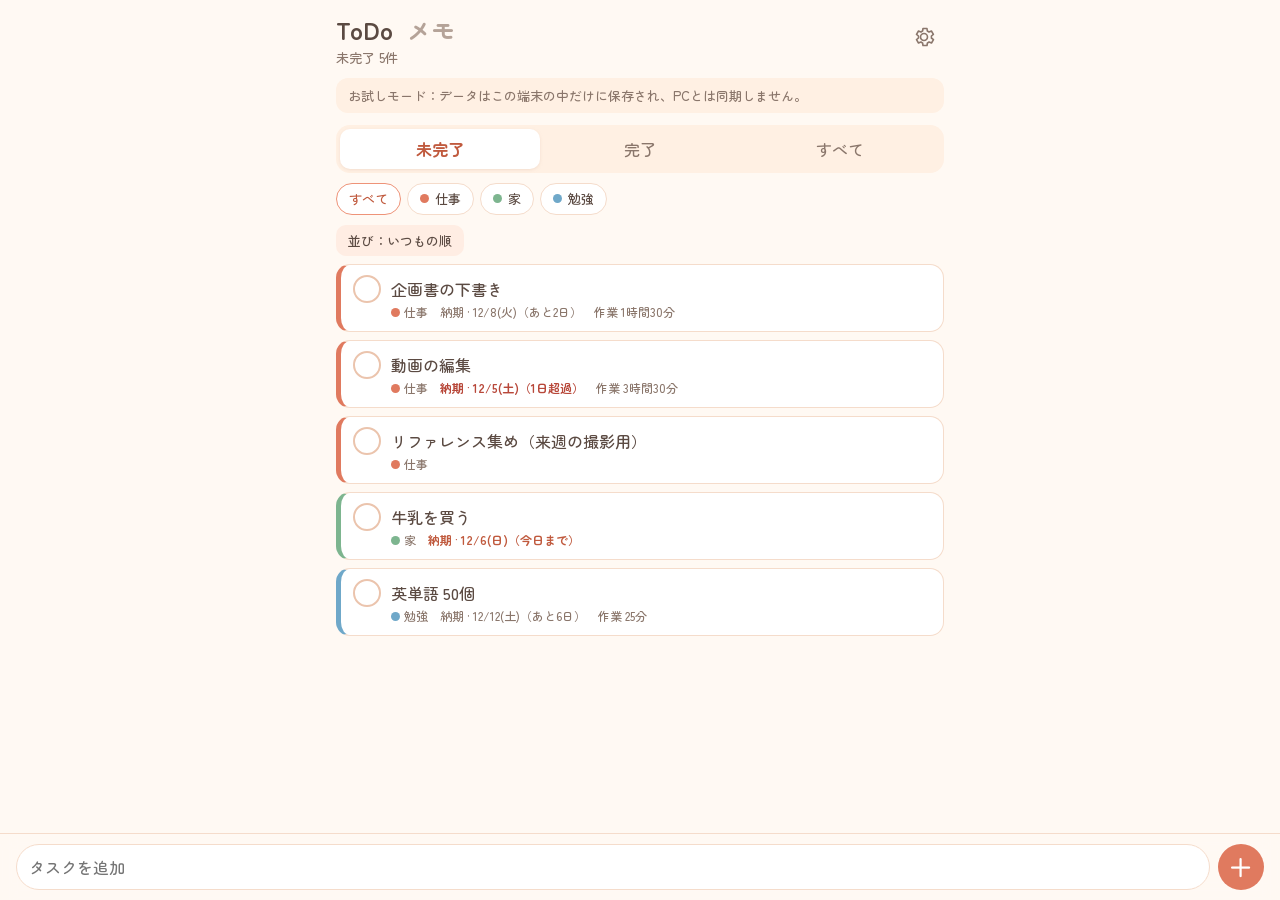
==== test/index.html @ f91f2061 "Test page: open in try-out mode with example data, no sign-in Co-Authored-By: Claude Opus 5.5 <norep" ====
<!doctype html>
<html lang="ja">
<head>
  <meta charset="utf-8">
  <meta name="viewport" content="width=device-width, initial-scale=1, viewport-fit=cover">
  <meta name="theme-color" content="#FFF9F3">
  <meta name="apple-mobile-web-app-capable" content="yes">
  <meta name="apple-mobile-web-app-status-bar-style" content="default">
  <meta name="apple-mobile-web-app-title" content="ToDo試験">
  <title>デスクトップToDo</title>
  <link rel="manifest" href="manifest.webmanifest">
  <link rel="apple-touch-icon" href="icons/apple-touch-icon.png">
  <link rel="icon" href="icons/icon-192.png">
  <link rel="preconnect" href="https://fonts.googleapis.com">
  <link rel="preconnect" href="https://fonts.gstatic.com" crossorigin>
  <link href="https://fonts.googleapis.com/css2?family=Zen+Maru+Gothic:wght@500;700&display=swap" rel="stylesheet">
  <link rel="stylesheet" href="style.css">
</head>
<body>
  <aside id="installHint" class="install" hidden>
    <img src="icons/icon-192.png" alt="">
    <div>
      <b>ホーム画面に追加すると、アプリとして使えます</b>
      <p>Safariの <svg viewBox="0 0 24 24" aria-label="共有"><path d="M12 15V3m0 0L8 7m4-4 4 4M7 10H5v11h14V10h-2"/></svg>（共有）を押し、「ホーム画面に追加」を選んでください。共有ボタンが見えないときは、右下の「…」から開けます。</p>
    </div>
    <button class="icon" id="installClose" aria-label="閉じる">✕</button>
  </aside>
  <main id="login" class="login" hidden>
    <img src="icons/icon-192.png" alt="" class="login-icon">
    <h1>デスクトップToDo</h1>
    <p class="sub" id="loginLead">PCアプリと同じタスクを、スマホでも。</p>
    <form id="loginForm" class="card">
      <label>メールアドレス<input id="email" type="email" autocomplete="username" required></label>
      <label>パスワード<input id="password" type="password" autocomplete="current-password" minlength="6" required></label>
      <p id="loginMessage" class="message" role="alert"></p>
      <button class="primary" id="loginButton">ログイン</button>
      <button type="button" class="link" id="modeButton">はじめて使う（アカウントを作る）</button>
      <button type="button" class="link" id="resetButton">パスワードを忘れた</button>
    </form>
  </main>

  <main id="app" class="app" hidden>
    <header class="top">
      <div>
        <nav class="views" id="views">
          <button data-view="todo">ToDo</button>
          <button data-view="memo">メモ</button>
        </nav>
        <p class="sub" id="countText"></p>
      </div>
      <span class="sync" id="syncText"></span>
      <button class="icon" id="settingsButton" aria-label="設定">
        <svg viewBox="0 0 24 24"><path d="M12 15.5a3.5 3.5 0 1 0 0-7 3.5 3.5 0 0 0 0 7Z"/><path d="M19.4 13a7.6 7.6 0 0 0 0-2l2-1.6-2-3.4-2.4 1a7.4 7.4 0 0 0-1.7-1L15 3.5h-4l-.4 2.5a7.4 7.4 0 0 0-1.7 1l-2.4-1-2 3.4 2 1.6a7.6 7.6 0 0 0 0 2l-2 1.6 2 3.4 2.4-1a7.4 7.4 0 0 0 1.7 1l.4 2.5h4l.4-2.5a7.4 7.4 0 0 0 1.7-1l2.4 1 2-3.4Z"/></svg>
      </button>
    </header>
    <p class="banner" id="tryOutBanner" hidden>お試しモード：データはこの端末の中だけに保存され、PCとは同期しません。</p>
    <section id="memoView" class="memo" hidden>
      <textarea id="memoText" placeholder="メモ（PCアプリのメモと同じものです）" aria-label="メモ"></textarea>
    </section>
    <section id="todoView">
    <nav class="tabs" id="tabs">
      <button data-filter="open">未完了</button>
      <button data-filter="done">完了</button>
      <button data-filter="all">すべて</button>
    </nav>
    <div class="chips" id="chips"></div>
    <div class="tools">
      <button class="small" id="sortButton"></button>
      <button class="small danger" id="clearDoneButton" hidden>完了したタスクを削除</button>
    </div>
    <ul class="list" id="list"></ul>
    <p class="empty" id="emptyText" hidden></p>
    <form class="addbar" id="addForm">
      <input id="addInput" placeholder="タスクを追加" enterkeyhint="done" maxlength="500" autocomplete="off">
      <button class="primary round" aria-label="追加">＋</button>
    </form>
    </section>
  </main>

  <dialog id="taskSheet" class="sheet">
    <form method="dialog">
      <h2>タスクの詳細</h2>
      <label>タイトル<textarea id="editTitle" rows="2" maxlength="500"></textarea></label>
      <label>納期
        <span class="row"><input id="editDue" type="date"><button type="button" class="small" id="clearDue">なし</button></span>
      </label>
      <label>カテゴリ<select id="editCategory"></select></label>
      <p class="sub" id="editTime"></p>
      <div class="row end">
        <button type="button" class="small danger" id="deleteTask">削除</button>
        <span class="grow"></span>
        <button class="primary" value="save">閉じる</button>
      </div>
    </form>
  </dialog>

  <dialog id="settingsSheet" class="sheet">
    <form method="dialog">
      <h2>設定</h2>
      <p class="sub" id="accountText"></p>
      <h3>カテゴリ</h3>
      <ul class="cats" id="catList"></ul>
      <div class="row">
        <input id="catName" placeholder="新しいカテゴリ" maxlength="40">
        <button type="button" class="small" id="addCat">追加</button>
      </div>
      <p class="message" id="catMessage"></p>
      <div class="row end">
        <button type="button" class="small" id="signOutButton">ログアウト</button>
        <button type="button" class="small" id="resetTryOut" hidden>見本データに戻す</button>
        <span class="grow"></span>
        <button class="primary" value="close">閉じる</button>
      </div>
    </form>
  </dialog>

  <dialog id="confirmSheet" class="sheet">
    <form method="dialog">
      <p id="confirmText"></p>
      <div class="row end">
        <button value="no">やめる</button>
        <button class="primary danger-fill" value="yes" id="confirmYes">削除する</button>
      </div>
    </form>
  </dialog>

  <script type="module" src="app.js"></script>
</body>
</html>
---- test/style.css ----
/* Same milk-tea palette as the PC app (App.xaml). */
:root {
  --bg: #FFF9F3; --nav: #FFF0E3; --surface: #FFFFFF; --soft: #FFEDE3; --line: #F5DCCB; --line-strong: #EBC4AD;
  --accent: #EE9378; --accent-fill: #E07A5F; --accent-text: #C05A3E; --ink: #5B4A42; --sub: #8A766B; --faint: #B5A398;
  --danger: #B8483A; --danger-soft: #FCE7E2;
  --font: 'Zen Maru Gothic', 'Hiragino Maru Gothic ProN', 'Hiragino Sans', sans-serif;
  color-scheme: light;
}
* { box-sizing: border-box; -webkit-tap-highlight-color: transparent; }
html, body { margin: 0; background: var(--bg); color: var(--ink); font: 500 16px/1.5 var(--font); }
body { min-height: 100dvh; }
[hidden] { display: none !important; }
h1 { margin: 0; font-size: 24px; font-weight: 700; }
h2 { margin: 0 0 12px; font-size: 18px; }
h3 { margin: 18px 0 8px; font-size: 15px; color: var(--sub); }
.sub { margin: 0; color: var(--sub); font-size: 13px; }
button, input, select, textarea { font: inherit; color: inherit; }
button { border: 0; background: var(--soft); border-radius: 12px; padding: 10px 16px; cursor: pointer; }
button:active { filter: brightness(.95); }
button.primary { background: var(--accent-fill); color: #fff; font-weight: 700; }
button.small { padding: 6px 12px; font-size: 13px; border-radius: 10px; }
button.danger { color: var(--danger); background: var(--danger-soft); }
button.danger-fill { background: var(--danger); }
button.link { background: none; color: var(--accent-text); padding: 6px; font-size: 14px; }
button.icon { background: none; padding: 8px; }
button.icon svg { width: 24px; height: 24px; fill: none; stroke: var(--sub); stroke-width: 1.6; stroke-linejoin: round; }
input, select, textarea {
  width: 100%; border: 1.5px solid var(--line); background: var(--surface); border-radius: 12px; padding: 10px 12px;
  font-size: 16px; /* 16px keeps iPhone from zooming in */ outline: none;
}
input:focus, select:focus, textarea:focus { border-color: var(--accent); }
textarea { resize: none; }
label { display: grid; gap: 4px; font-size: 13px; color: var(--sub); margin-bottom: 12px; }
.row { display: flex; gap: 8px; align-items: center; }
.row.end { margin-top: 16px; }
.grow { flex: 1; }
.message { min-height: 1.2em; margin: 0; font-size: 13px; color: var(--sub); white-space: pre-line; }
.message.error { color: var(--danger); }
.card { background: var(--surface); border: 1.5px solid var(--line); border-radius: 18px; padding: 18px; }

/* sign-in */
.login { max-width: 420px; margin: 0 auto; padding: calc(48px + env(safe-area-inset-top)) 16px 32px; text-align: center; }
.login-icon { width: 72px; height: 72px; border-radius: 18px; }
.login h1 { margin-top: 8px; }
.login form { margin-top: 20px; text-align: left; display: grid; gap: 4px; }
.login .primary { margin-top: 4px; padding: 12px; }

/* main */
.app { max-width: 640px; margin: 0 auto; padding: calc(12px + env(safe-area-inset-top)) 16px calc(96px + env(safe-area-inset-bottom)); }
.top { display: flex; align-items: center; gap: 8px; }
.top > div { flex: 1; }
.sync { font-size: 12px; color: var(--faint); }
.sync.error { color: var(--danger); }
.banner { background: var(--nav); border-radius: 12px; padding: 8px 12px; font-size: 13px; color: var(--sub); margin: 10px 0 0; }
.tabs { display: flex; background: var(--nav); border-radius: 14px; padding: 4px; margin-top: 12px; }
.tabs button { flex: 1; background: none; padding: 8px; border-radius: 10px; color: var(--sub); }
.tabs button.on { background: var(--surface); color: var(--accent-text); font-weight: 700; box-shadow: 0 1px 3px #e9cdbd80; }
.chips { display: flex; gap: 6px; overflow-x: auto; padding: 10px 0 2px; scrollbar-width: none; }
.chips::-webkit-scrollbar { display: none; }
.chips button { flex: none; padding: 5px 12px; font-size: 13px; border-radius: 999px; background: var(--surface); border: 1.5px solid var(--line); display: flex; align-items: center; gap: 6px; }
.chips button.on { border-color: var(--accent); color: var(--accent-text); }
.chips i, .cat i { width: 9px; height: 9px; border-radius: 50%; display: inline-block; }
.tools { display: flex; justify-content: space-between; margin: 8px 0; }
.list { list-style: none; margin: 0; padding: 0; display: grid; gap: 8px; }
.task {
  display: flex; gap: 10px; align-items: flex-start; background: var(--surface); border: 1.5px solid var(--line);
  border-left: 5px solid var(--cat); border-radius: 14px; padding: 10px 12px; cursor: pointer;
}
.check { flex: none; width: 28px; height: 28px; padding: 0; border-radius: 50%; border: 2px solid var(--line-strong); background: var(--surface); display: grid; place-items: center; }
.check svg { width: 18px; height: 18px; fill: none; stroke: #fff; stroke-width: 2.4; stroke-linecap: round; stroke-linejoin: round; opacity: 0; }
.task.done .check { background: var(--accent); border-color: var(--accent); }
.task.done .check svg { opacity: 1; }
.body { flex: 1; min-width: 0; padding-top: 2px; }
.title { margin: 0; overflow-wrap: anywhere; }
.task.done .title { text-decoration: line-through; color: var(--faint); }
.meta { margin: 2px 0 0; display: flex; flex-wrap: wrap; gap: 4px 12px; font-size: 12px; color: var(--sub); }
.cat { display: inline-flex; align-items: center; gap: 4px; }
.meta .overdue { color: var(--danger); font-weight: 700; }
.meta .soon { color: var(--accent-text); font-weight: 700; }
.empty { text-align: center; color: var(--faint); margin: 40px 0; }
.addbar {
  position: fixed; left: 0; right: 0; bottom: 0; display: flex; gap: 8px; padding: 10px 16px calc(10px + env(safe-area-inset-bottom));
  background: color-mix(in srgb, var(--bg) 92%, transparent); backdrop-filter: blur(8px); border-top: 1px solid var(--line);
}
.addbar input { border-radius: 999px; }
.round { flex: none; width: 46px; height: 46px; border-radius: 50%; padding: 0; font-size: 24px; line-height: 1; }

/* sheets */
.sheet {
  width: 100%; max-width: 520px; margin: auto auto 0; border: 0; border-radius: 22px 22px 0 0; background: var(--bg); color: var(--ink);
  padding: 20px 16px calc(20px + env(safe-area-inset-bottom)); max-height: 90dvh;
}
.sheet::backdrop { background: #5b4a4266; }
#confirmSheet { margin: auto; border-radius: 18px; max-width: 340px; }
#confirmSheet p { white-space: pre-line; margin: 0; }
.cats { list-style: none; margin: 0 0 8px; padding: 0; display: grid; gap: 6px; }
.cats li { display: flex; gap: 6px; align-items: center; }
.cats .color { width: 104px; flex: none; border-left: 10px solid var(--c); }

/* "add to home screen" guide, shown in iPhone Safari only */
.install {
  position: sticky; top: 0; z-index: 5; display: flex; gap: 10px; align-items: flex-start;
  margin: 0 auto; max-width: 640px; padding: calc(10px + env(safe-area-inset-top)) 16px 10px;
  background: var(--nav); border-bottom: 1px solid var(--line); font-size: 13px;
}
.install img { width: 40px; height: 40px; border-radius: 10px; flex: none; }
.install b { display: block; font-size: 14px; }
.install p { margin: 2px 0 0; color: var(--sub); }
.install p svg { width: 16px; height: 16px; vertical-align: -3px; fill: none; stroke: var(--accent-text); stroke-width: 2; stroke-linecap: round; stroke-linejoin: round; }
.install .icon { padding: 2px 6px; color: var(--sub); }

/* ToDo / memo switch in the header */
.views { display: flex; gap: 4px; }
.views button { background: none; padding: 0 10px 0 0; border-radius: 0; font-size: 24px; font-weight: 700; color: var(--faint); }
.views button.on { color: var(--ink); }
.memo { margin-top: 12px; }
.memo textarea {
  height: calc(100dvh - 150px - env(safe-area-inset-top) - env(safe-area-inset-bottom)); min-height: 240px;
  border-radius: 18px; padding: 14px; line-height: 1.7; resize: none;
}

/* long-press reorder */
.task { -webkit-user-select: none; user-select: none; -webkit-touch-callout: none; }
.task.dragging { box-shadow: 0 10px 24px #5b4a4233; transform: scale(1.02); opacity: .96; transition: transform .12s; }
.placeholder { list-style: none; border: 2px dashed var(--line-strong); border-radius: 14px; background: var(--nav); }
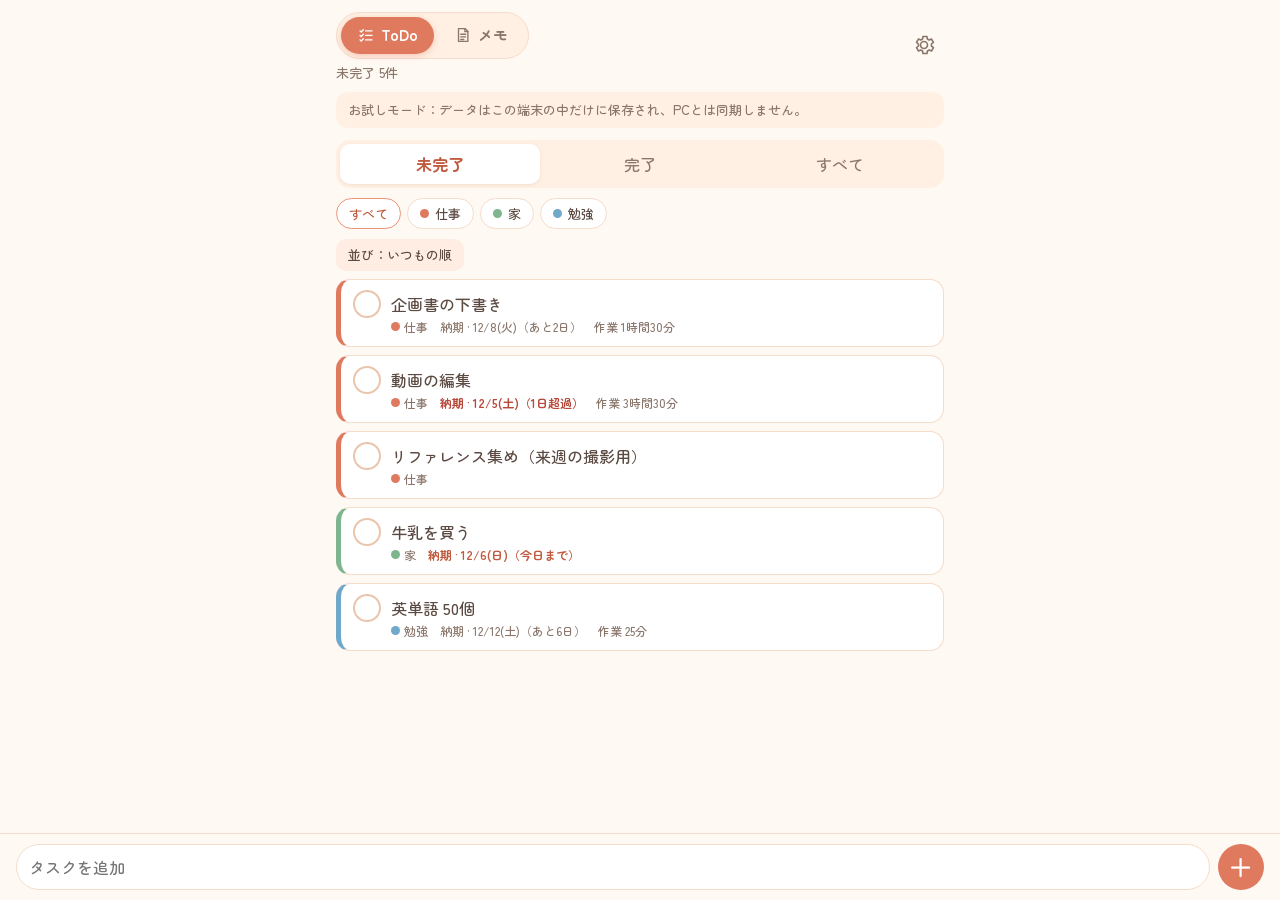
==== commit 3057c2ff: "Test page: ToDo/memo switch as buttons, smooth drag Co-Authored-By: Claude Opus 5.5 <noreply@anthrop" ====
--- a/test/index.html
+++ b/test/index.html
@@ -43,8 +43,8 @@
     <header class="top">
       <div>
         <nav class="views" id="views">
-          <button data-view="todo">ToDo</button>
-          <button data-view="memo">メモ</button>
+          <button data-view="todo"><svg viewBox="0 0 24 24"><path d="M4 6.5l1.6 1.6L8.5 5M4 12.5l1.6 1.6 2.9-3.1M4 18.5l1.6 1.6 2.9-3.1M11.5 6.5H20M11.5 12.5H20M11.5 18.5H20"/></svg>ToDo</button>
+          <button data-view="memo"><svg viewBox="0 0 24 24"><path d="M6 3.5h9l3.5 3.5v13.5H6z"/><path d="M14.5 3.5V7.5h4M9 11h6.5M9 14.5h6.5M9 18h4"/></svg>メモ</button>
         </nav>
         <p class="sub" id="countText"></p>
       </div>
--- a/test/style.css
+++ b/test/style.css
@@ -110,9 +110,14 @@
 .install .icon { padding: 2px 6px; color: var(--sub); }
 
 /* ToDo / memo switch in the header */
-.views { display: flex; gap: 4px; }
-.views button { background: none; padding: 0 10px 0 0; border-radius: 0; font-size: 24px; font-weight: 700; color: var(--faint); }
-.views button.on { color: var(--ink); }
+.views { display: inline-flex; gap: 4px; padding: 4px; background: var(--nav); border: 1.5px solid var(--line); border-radius: 999px; }
+.views button {
+  display: inline-flex; align-items: center; gap: 6px; padding: 7px 16px; border-radius: 999px;
+  background: none; color: var(--sub); font-size: 15px; font-weight: 700; transition: background .15s, color .15s;
+}
+.views button svg { width: 18px; height: 18px; fill: none; stroke: currentColor; stroke-width: 1.8; stroke-linecap: round; stroke-linejoin: round; }
+.views button.on { background: var(--accent-fill); color: #fff; box-shadow: 0 2px 6px #e07a5f55; }
+.top .sub { margin-top: 4px; }
 .memo { margin-top: 12px; }
 .memo textarea {
   height: calc(100dvh - 150px - env(safe-area-inset-top) - env(safe-area-inset-bottom)); min-height: 240px;
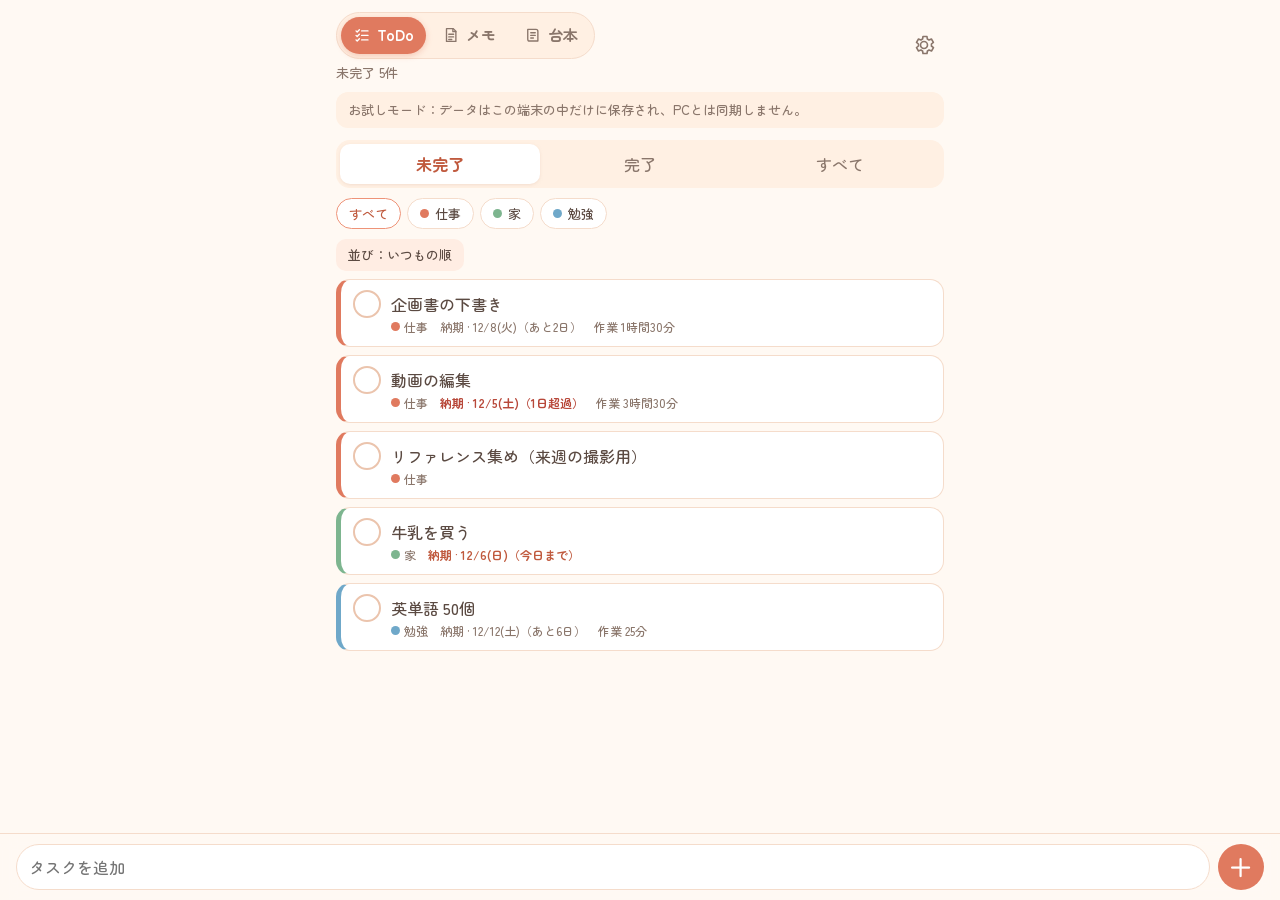
==== commit c52e2404: "Test page: 台本 (scripts) with characters, copy and reorder Co-Authored-By: Claude Opus 5.5 <noreply@a" ====
--- a/test/index.html
+++ b/test/index.html
@@ -45,6 +45,7 @@
         <nav class="views" id="views">
           <button data-view="todo"><svg viewBox="0 0 24 24"><path d="M4 6.5l1.6 1.6L8.5 5M4 12.5l1.6 1.6 2.9-3.1M4 18.5l1.6 1.6 2.9-3.1M11.5 6.5H20M11.5 12.5H20M11.5 18.5H20"/></svg>ToDo</button>
           <button data-view="memo"><svg viewBox="0 0 24 24"><path d="M6 3.5h9l3.5 3.5v13.5H6z"/><path d="M14.5 3.5V7.5h4M9 11h6.5M9 14.5h6.5M9 18h4"/></svg>メモ</button>
+          <button data-view="script"><svg viewBox="0 0 24 24"><path d="M5 4.5h11a2.5 2.5 0 0 1 2.5 2.5v13H7.5A2.5 2.5 0 0 1 5 17.5z"/><path d="M9 9h6M9 12.5h6M9 16h3.5"/></svg>台本</button>
         </nav>
         <p class="sub" id="countText"></p>
       </div>
@@ -56,6 +57,27 @@
     <p class="banner" id="tryOutBanner" hidden>お試しモード：データはこの端末の中だけに保存され、PCとは同期しません。</p>
     <section id="memoView" class="memo" hidden>
       <textarea id="memoText" placeholder="メモ（PCアプリのメモと同じものです）" aria-label="メモ"></textarea>
+    </section>
+    <section id="scriptView" class="scripts" hidden>
+      <div class="picker">
+        <select id="scriptSelect" aria-label="台本"></select>
+        <button class="small icon-btn" id="scriptMore" aria-label="台本の操作">…</button>
+        <button class="small" id="scriptNew">＋新しい台本</button>
+      </div>
+      <div class="stats-box" id="scriptStats" hidden>
+        <button class="stats-head" id="statsToggle" aria-label="まとめを開く・たたむ">
+          <span><b id="statLines"></b> セリフ</span><span><b id="statChars"></b> 文字</span><span><b id="statTime"></b></span><i>▾</i>
+        </button>
+        <div class="bars" id="statBars"></div>
+      </div>
+      <div class="tools"><span class="sub">タップで修正、長押しで並べ替え</span><button class="small" id="scriptCopy">テキストでコピー</button></div>
+      <ul class="script-lines" id="scriptLines"></ul>
+      <p class="empty" id="scriptEmpty" hidden></p>
+      <form class="addbar" id="scriptAdd">
+        <span class="speaker" id="speakerWrap"><select id="speaker" aria-label="話す人"></select></span>
+        <input id="lineInput" placeholder="セリフを入力" enterkeyhint="send" maxlength="1000" autocomplete="off">
+        <button class="primary round" aria-label="セリフを追加">＋</button>
+      </form>
     </section>
     <section id="todoView">
     <nav class="tabs" id="tabs">
@@ -105,6 +127,13 @@
         <button type="button" class="small" id="addCat">追加</button>
       </div>
       <p class="message" id="catMessage"></p>
+      <h3>台本の人物</h3>
+      <ul class="cats" id="personList"></ul>
+      <div class="row">
+        <input id="personName" placeholder="新しい人物の名前" maxlength="20">
+        <button type="button" class="small" id="addPerson">追加</button>
+      </div>
+      <p class="message" id="personMessage"></p>
       <div class="row end">
         <button type="button" class="small" id="signOutButton">ログアウト</button>
         <button type="button" class="small" id="resetTryOut" hidden>見本データに戻す</button>
@@ -113,6 +142,53 @@
       </div>
     </form>
   </dialog>
+
+  <dialog id="lineSheet" class="sheet">
+    <form method="dialog">
+      <h2>セリフの修正</h2>
+      <label>話す人<select id="lineWho"></select></label>
+      <label>セリフ<textarea id="lineText" rows="3" maxlength="1000"></textarea></label>
+      <div class="row end">
+        <button type="button" class="small danger" id="lineDelete">削除</button>
+        <button type="button" class="small" id="lineInsert">この下に1行足す</button>
+        <span class="grow"></span>
+        <button class="primary" value="save">閉じる</button>
+      </div>
+    </form>
+  </dialog>
+
+  <dialog id="scriptMenu" class="sheet">
+    <form method="dialog">
+      <h2 id="scriptMenuTitle"></h2>
+      <div class="menu-list">
+        <button type="button" id="scriptRename">名前を変える</button>
+        <button type="button" id="scriptDuplicate">複製する</button>
+        <button type="button" class="danger" id="scriptDelete">削除する</button>
+      </div>
+      <div class="row end"><span class="grow"></span><button class="primary" value="close">閉じる</button></div>
+    </form>
+  </dialog>
+
+  <dialog id="copySheet" class="sheet">
+    <form method="dialog">
+      <h2>テキストでコピー</h2>
+      <div class="chips2" id="copyFormats">
+        <button type="button" data-format="colon">名前：セリフ</button>
+        <button type="button" data-format="tab">名前 タブ セリフ</button>
+        <button type="button" data-format="text">セリフだけ</button>
+      </div>
+      <label class="check-row"><input type="checkbox" id="copyNotes">ト書きもコピーする</label>
+      <textarea id="copyPreview" rows="8" readonly></textarea>
+      <p class="message" id="copyMessage"></p>
+      <div class="row end">
+        <button value="close">閉じる</button>
+        <span class="grow"></span>
+        <button type="button" class="primary" id="copyButton">コピーする</button>
+      </div>
+    </form>
+  </dialog>
+
+  <div class="toast" id="toast" hidden><span id="toastText"></span><button type="button" id="toastUndo">元に戻す</button></div>
 
   <dialog id="confirmSheet" class="sheet">
     <form method="dialog">
--- a/test/style.css
+++ b/test/style.css
@@ -128,3 +128,49 @@
 .task { -webkit-user-select: none; user-select: none; -webkit-touch-callout: none; }
 .task.dragging { box-shadow: 0 10px 24px #5b4a4233; transform: scale(1.02); opacity: .96; transition: transform .12s; }
 .placeholder { list-style: none; border: 2px dashed var(--line-strong); border-radius: 14px; background: var(--nav); }
+
+/* 台本 */
+.views button { padding: 7px 12px; }
+.scripts .picker { display: flex; gap: 6px; margin-top: 12px; }
+.scripts .picker select { flex: 1; min-width: 0; font-weight: 700; padding: 9px 10px; }
+.icon-btn { font-size: 18px; line-height: 1; padding: 6px 12px; }
+.stats-box { margin-top: 10px; background: var(--surface); border: 1.5px solid var(--line); border-radius: 14px; padding: 8px 12px; }
+.stats-head { width: 100%; display: flex; gap: 14px; align-items: baseline; background: none; padding: 0; font-size: 12px; color: var(--sub); }
+.stats-head b { font-size: 16px; color: var(--ink); }
+.stats-head i { margin-left: auto; font-style: normal; transition: transform .15s; }
+.stats-box.folded .stats-head i { transform: rotate(-90deg); }
+.stats-box.folded .bars { display: none; }
+.bars { display: grid; gap: 4px; margin-top: 8px; font-size: 12px; }
+.bars div { display: flex; align-items: center; gap: 8px; }
+.bars .nm2 { width: 56px; color: var(--sub); overflow: hidden; text-overflow: ellipsis; white-space: nowrap; }
+.bars .ct { width: 36px; text-align: right; color: var(--sub); }
+.bars .bar { flex: 1; height: 8px; background: var(--soft); border-radius: 99px; overflow: hidden; }
+.bars .bar i { display: block; height: 100%; border-radius: 99px; }
+.scripts .tools { align-items: center; }
+.script-lines { list-style: none; margin: 0; padding: 4px 12px; background: var(--surface); border: 1.5px solid var(--line); border-radius: 14px; }
+.script-lines:empty { display: none; }
+.sline { display: flex; gap: 10px; padding: 7px 0; border-bottom: 1px dashed #f5dccb; font-size: 15px; line-height: 1.55; cursor: pointer; background: var(--surface);
+  -webkit-user-select: none; user-select: none; -webkit-touch-callout: none; }
+.sline:last-child { border-bottom: 0; }
+.sline b { flex: none; width: 4.2em; font-size: 13px; padding-top: 2px; overflow: hidden; text-overflow: ellipsis; white-space: nowrap; }
+.sline .txt { flex: 1; overflow-wrap: anywhere; white-space: pre-wrap; }
+.sline.note .txt { color: var(--faint); font-size: 13px; }
+.sline.dragging { box-shadow: 0 10px 24px #5b4a4233; border-radius: 10px; padding-left: 10px; padding-right: 10px; border-bottom: 0; }
+.script-lines .placeholder { height: 36px; margin: 2px 0; border-radius: 10px; }
+.speaker { flex: none; position: relative; display: flex; align-items: center; }
+.speaker::before { content: ""; position: absolute; left: 11px; width: 10px; height: 10px; border-radius: 50%; background: var(--c, #B5A398); pointer-events: none; }
+.speaker select { width: auto; max-width: 112px; border-radius: 999px; padding: 10px 10px 10px 26px; font-size: 14px; font-weight: 700; }
+.menu-list { display: grid; gap: 6px; }
+.menu-list button { text-align: left; background: var(--surface); border: 1.5px solid var(--line); }
+.chips2 { display: flex; gap: 6px; flex-wrap: wrap; margin-bottom: 10px; }
+.chips2 button { padding: 6px 12px; border-radius: 999px; background: var(--surface); border: 1.5px solid var(--line); font-size: 13px; }
+.chips2 button.on { border-color: var(--accent); color: var(--accent-text); font-weight: 700; }
+.check-row { display: flex; flex-direction: row; align-items: center; gap: 8px; color: var(--ink); font-size: 14px; }
+.check-row input { width: 20px; height: 20px; accent-color: var(--accent-fill); }
+#copyPreview { font-size: 13px; line-height: 1.6; background: var(--surface); }
+.toast {
+  position: fixed; left: 50%; transform: translateX(-50%); bottom: calc(84px + env(safe-area-inset-bottom)); z-index: 30;
+  display: flex; gap: 12px; align-items: center; background: var(--ink); color: #fff; border-radius: 999px; padding: 8px 8px 8px 16px; font-size: 14px;
+  box-shadow: 0 6px 18px #5b4a4240; white-space: nowrap;
+}
+.toast button { background: #fff3; color: #fff; padding: 6px 12px; border-radius: 999px; font-size: 13px; }
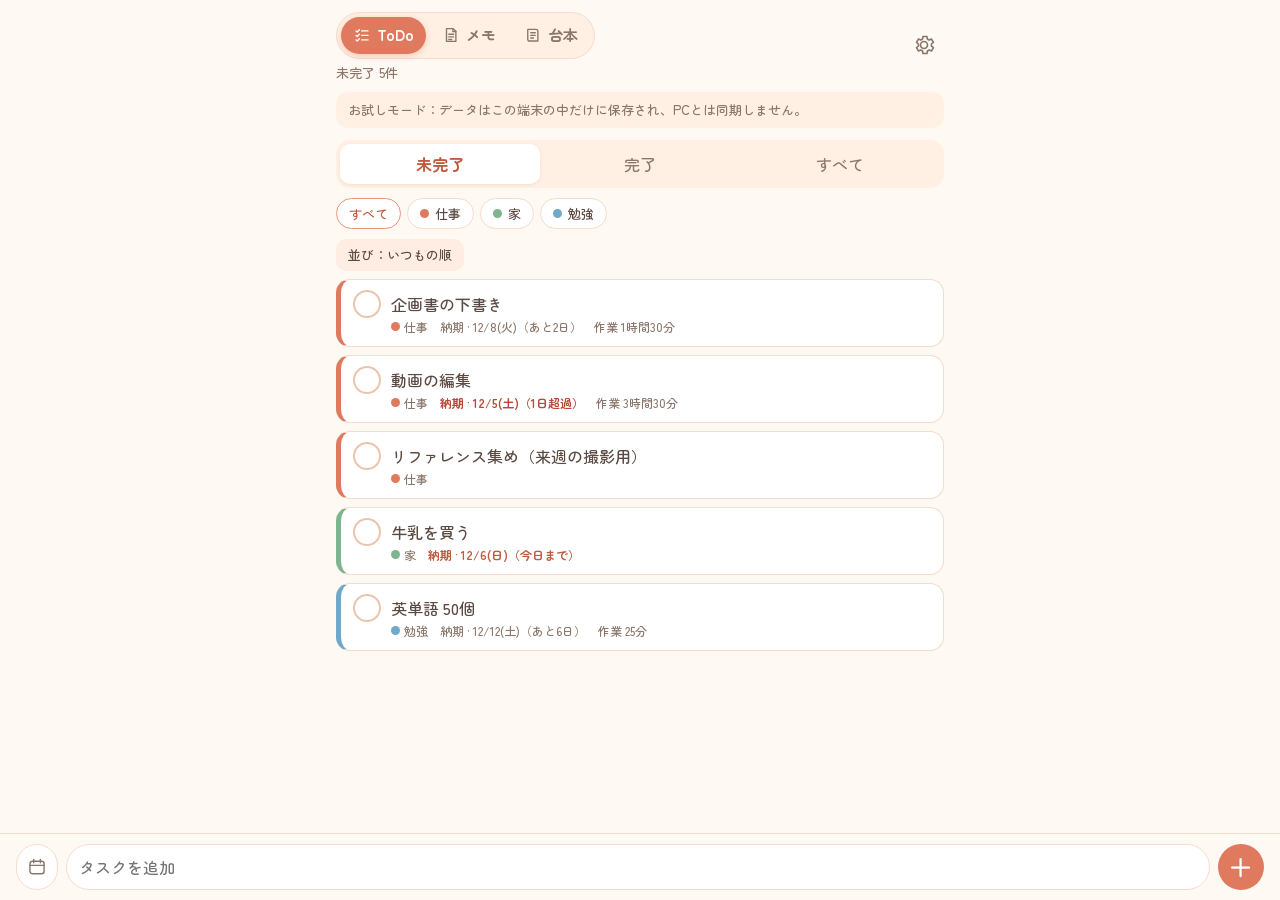
==== commit d37690dc: "Test page: quick due/category, swipe complete/delete, undo, dark mode Co-Authored-By: Claude Opus 5." ====
--- a/test/index.html
+++ b/test/index.html
@@ -3,7 +3,8 @@
 <head>
   <meta charset="utf-8">
   <meta name="viewport" content="width=device-width, initial-scale=1, viewport-fit=cover">
-  <meta name="theme-color" content="#FFF9F3">
+  <meta name="theme-color" content="#FFF9F3" media="(prefers-color-scheme: light)">
+  <meta name="theme-color" content="#1F1A18" media="(prefers-color-scheme: dark)">
   <meta name="apple-mobile-web-app-capable" content="yes">
   <meta name="apple-mobile-web-app-status-bar-style" content="default">
   <meta name="apple-mobile-web-app-title" content="ToDo試験">
@@ -21,7 +22,9 @@
     <img src="icons/icon-192.png" alt="">
     <div>
       <b>ホーム画面に追加すると、アプリとして使えます</b>
-      <p>Safariの <svg viewBox="0 0 24 24" aria-label="共有"><path d="M12 15V3m0 0L8 7m4-4 4 4M7 10H5v11h14V10h-2"/></svg>（共有）を押し、「ホーム画面に追加」を選んでください。共有ボタンが見えないときは、右下の「…」から開けます。</p>
+      <p id="installIos" hidden>Safariの <svg viewBox="0 0 24 24" aria-label="共有"><path d="M12 15V3m0 0L8 7m4-4 4 4M7 10H5v11h14V10h-2"/></svg>（共有）を押し、「ホーム画面に追加」を選んでください。共有ボタンが見えないときは、右下の「…」から開けます。</p>
+      <p id="installAndroid" hidden>Chromeの右上のメニュー（︙）から「ホーム画面に追加」または「アプリをインストール」を選んでください。</p>
+      <button class="primary small" id="installButton" hidden>アプリとして入れる</button>
     </div>
     <button class="icon" id="installClose" aria-label="閉じる">✕</button>
   </aside>
@@ -47,9 +50,8 @@
           <button data-view="memo"><svg viewBox="0 0 24 24"><path d="M6 3.5h9l3.5 3.5v13.5H6z"/><path d="M14.5 3.5V7.5h4M9 11h6.5M9 14.5h6.5M9 18h4"/></svg>メモ</button>
           <button data-view="script"><svg viewBox="0 0 24 24"><path d="M5 4.5h11a2.5 2.5 0 0 1 2.5 2.5v13H7.5A2.5 2.5 0 0 1 5 17.5z"/><path d="M9 9h6M9 12.5h6M9 16h3.5"/></svg>台本</button>
         </nav>
-        <p class="sub" id="countText"></p>
-      </div>
-      <span class="sync" id="syncText"></span>
+        <p class="sub status"><span id="countText"></span><span class="sync" id="syncText"></span></p>
+      </div>
       <button class="icon" id="settingsButton" aria-label="設定">
         <svg viewBox="0 0 24 24"><path d="M12 15.5a3.5 3.5 0 1 0 0-7 3.5 3.5 0 0 0 0 7Z"/><path d="M19.4 13a7.6 7.6 0 0 0 0-2l2-1.6-2-3.4-2.4 1a7.4 7.4 0 0 0-1.7-1L15 3.5h-4l-.4 2.5a7.4 7.4 0 0 0-1.7 1l-2.4-1-2 3.4 2 1.6a7.6 7.6 0 0 0 0 2l-2 1.6 2 3.4 2.4-1a7.4 7.4 0 0 0 1.7 1l.4 2.5h4l.4-2.5a7.4 7.4 0 0 0 1.7-1l2.4 1 2-3.4Z"/></svg>
       </button>
@@ -93,6 +95,7 @@
     <ul class="list" id="list"></ul>
     <p class="empty" id="emptyText" hidden></p>
     <form class="addbar" id="addForm">
+      <button type="button" class="pick" id="addPick" aria-label="納期とカテゴリ"><svg viewBox="0 0 24 24"><rect x="3.5" y="5" width="17" height="15" rx="3"/><path d="M3.5 10h17M8 3v4M16 3v4"/></svg><span id="addPickText"></span></button>
       <input id="addInput" placeholder="タスクを追加" enterkeyhint="done" maxlength="500" autocomplete="off">
       <button class="primary round" aria-label="追加">＋</button>
     </form>
@@ -143,6 +146,25 @@
     </form>
   </dialog>
 
+  <dialog id="pickSheet" class="sheet">
+    <form method="dialog">
+      <h2>納期とカテゴリ</h2>
+      <p class="sub">次に追加するタスクに付きます。</p>
+      <h3>納期</h3>
+      <div class="chips2" id="pickDue">
+        <button type="button" data-due="">なし</button>
+        <button type="button" data-due="today">今日</button>
+        <button type="button" data-due="tomorrow">明日</button>
+        <button type="button" data-due="weekend">今週末</button>
+        <button type="button" data-due="nextweek">1週間後</button>
+      </div>
+      <label>日付を選ぶ<input type="date" id="pickDate"></label>
+      <h3>カテゴリ</h3>
+      <div class="chips2" id="pickCat"></div>
+      <div class="row end"><span class="grow"></span><button class="primary" value="ok">決定</button></div>
+    </form>
+  </dialog>
+
   <dialog id="lineSheet" class="sheet">
     <form method="dialog">
       <h2>セリフの修正</h2>
--- a/test/style.css
+++ b/test/style.css
@@ -108,6 +108,7 @@
 .install p { margin: 2px 0 0; color: var(--sub); }
 .install p svg { width: 16px; height: 16px; vertical-align: -3px; fill: none; stroke: var(--accent-text); stroke-width: 2; stroke-linecap: round; stroke-linejoin: round; }
 .install .icon { padding: 2px 6px; color: var(--sub); }
+.install #installButton { margin-top: 6px; }
 
 /* ToDo / memo switch in the header */
 .views { display: inline-flex; gap: 4px; padding: 4px; background: var(--nav); border: 1.5px solid var(--line); border-radius: 999px; }
@@ -149,7 +150,7 @@
 .scripts .tools { align-items: center; }
 .script-lines { list-style: none; margin: 0; padding: 4px 12px; background: var(--surface); border: 1.5px solid var(--line); border-radius: 14px; }
 .script-lines:empty { display: none; }
-.sline { display: flex; gap: 10px; padding: 7px 0; border-bottom: 1px dashed #f5dccb; font-size: 15px; line-height: 1.55; cursor: pointer; background: var(--surface);
+.sline { display: flex; gap: 10px; padding: 7px 0; border-bottom: 1px dashed var(--line); font-size: 15px; line-height: 1.55; cursor: pointer; background: var(--surface);
   -webkit-user-select: none; user-select: none; -webkit-touch-callout: none; }
 .sline:last-child { border-bottom: 0; }
 .sline b { flex: none; width: 4.2em; font-size: 13px; padding-top: 2px; overflow: hidden; text-overflow: ellipsis; white-space: nowrap; }
@@ -170,7 +171,66 @@
 #copyPreview { font-size: 13px; line-height: 1.6; background: var(--surface); }
 .toast {
   position: fixed; left: 50%; transform: translateX(-50%); bottom: calc(84px + env(safe-area-inset-bottom)); z-index: 30;
-  display: flex; gap: 12px; align-items: center; background: var(--ink); color: #fff; border-radius: 999px; padding: 8px 8px 8px 16px; font-size: 14px;
+  display: flex; gap: 12px; align-items: center; background: var(--toast); color: #fff; border-radius: 999px; padding: 8px 8px 8px 16px; font-size: 14px;
   box-shadow: 0 6px 18px #5b4a4240; white-space: nowrap;
 }
 .toast button { background: #fff3; color: #fff; padding: 6px 12px; border-radius: 999px; font-size: 13px; }
+
+/* keyboard up (set by app.js): no home-indicator space under the bar, and no blur that lags behind while it moves */
+body.keyboard .addbar { padding-bottom: 8px; backdrop-filter: none; background: var(--bg); }
+/* keyboard up: a slim bar like a chat app, so more of the script stays in view */
+body.keyboard .addbar { padding: 6px 10px; gap: 6px; border-top-color: var(--line-strong); }
+body.keyboard .addbar input { padding: 7px 12px; }
+body.keyboard .addbar .round { width: 38px; height: 38px; font-size: 21px; }
+body.keyboard .speaker select { padding: 7px 8px 7px 24px; font-size: 13px; }
+body.keyboard .speaker::before { left: 10px; }
+
+/* header: labels never wrap; the sync state sits under the buttons so they keep their width */
+.top > div { min-width: 0; }
+.views button { white-space: nowrap; flex: none; }
+.status { display: flex; gap: 10px; align-items: baseline; min-height: 1.2em; }
+.status .sync:not(:empty)::before { content: "・"; margin-right: 2px; }
+#countText[hidden] + .sync::before { content: none; }
+@media (max-width: 370px) {
+  .views button { padding: 7px 10px; gap: 4px; }
+  .views button svg { width: 15px; height: 15px; }
+}
+@media (max-width: 335px) { .views button svg { display: none; } }
+
+/* quick due/category button in the add bar */
+.pick { flex: none; display: inline-flex; align-items: center; gap: 4px; padding: 0 10px; height: 46px; border-radius: 999px; background: var(--surface); border: 1.5px solid var(--line); color: var(--sub); font-size: 13px; font-weight: 700; max-width: 120px; }
+.pick svg { width: 20px; height: 20px; flex: none; fill: none; stroke: currentColor; stroke-width: 1.7; stroke-linecap: round; }
+.pick span { overflow: hidden; text-overflow: ellipsis; white-space: nowrap; }
+.pick span:empty { display: none; }
+.pick.set { border-color: var(--accent); color: var(--accent-text); }
+body.keyboard .pick { height: 38px; }
+#pickSheet .chips2 i { width: 9px; height: 9px; border-radius: 50%; display: inline-block; margin-right: 5px; }
+
+/* swipe actions behind a task card */
+.list { position: relative; }
+.swipe-under { position: absolute; left: 0; right: 0; border-radius: 14px; display: flex; justify-content: space-between; align-items: center; padding: 0 18px; font-weight: 700; font-size: 14px; color: #fff; background: var(--line-strong); }
+.swipe-under span { opacity: 0; }
+.swipe-under.right { background: #7DB58F; } .swipe-under.right .r { opacity: 1; }
+.swipe-under.left { background: var(--danger); } .swipe-under.left .l { opacity: 1; }
+.swipe-under:not(.ready) { filter: saturate(.45) brightness(1.05); }
+.task { position: relative; z-index: 1; }
+
+/* names in a script take the person's color, a little darker on the light background */
+.sline b { color: color-mix(in srgb, var(--pc, #8A766B) 80%, #000); }
+:root { --toast: #5B4A42; }
+
+/* dark mode: follows the phone's setting */
+@media (prefers-color-scheme: dark) {
+  :root {
+    --bg: #1F1A18; --nav: #2A2320; --surface: #2B2421; --soft: #3A302B; --line: #43372F; --line-strong: #5A4A41;
+    --accent: #EE9378; --accent-fill: #D9705A; --accent-text: #F2A68E; --ink: #F3E9E3; --sub: #C2B1A7; --faint: #8E7E75;
+    --danger: #EF8576; --danger-soft: #452823; --toast: #4A3E38;
+    color-scheme: dark;
+  }
+  button.danger { background: #4a2823; }
+  .sline b { color: var(--pc, #C2B1A7); }
+  .tabs button.on { box-shadow: none; }
+  .views button.on { box-shadow: none; }
+  .sheet::backdrop { background: #000a; }
+  .install img, .login-icon { box-shadow: 0 0 0 1px #ffffff14; }
+}
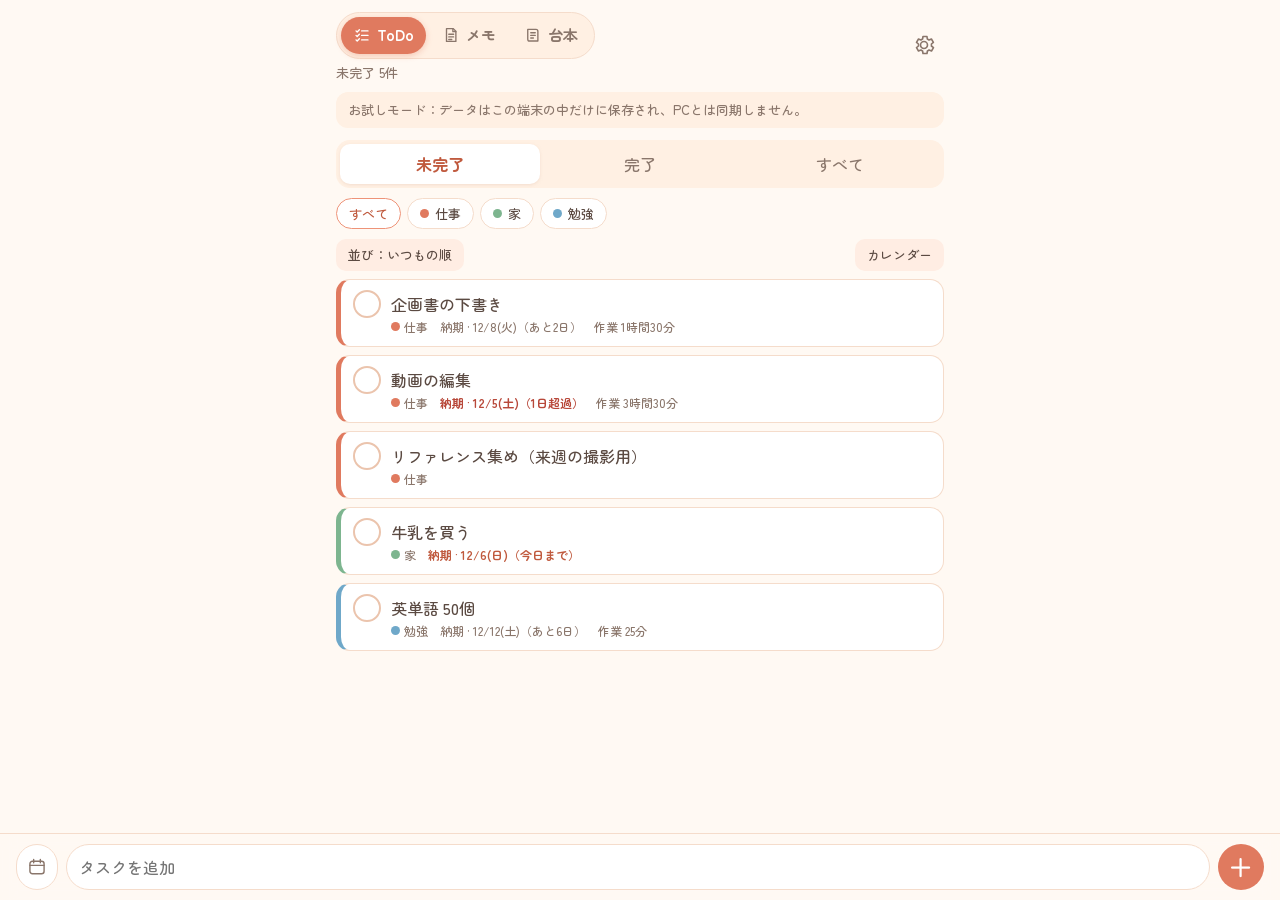
==== commit a2a50863: "Test page: calendar view and work time (breakdown, donut, phone timer) Co-Authored-By: Claude Opus 5" ====
--- a/test/index.html
+++ b/test/index.html
@@ -90,8 +90,10 @@
     <div class="chips" id="chips"></div>
     <div class="tools">
       <button class="small" id="sortButton"></button>
+      <button class="small" id="calButton"></button>
       <button class="small danger" id="clearDoneButton" hidden>完了したタスクを削除</button>
     </div>
+    <div class="calendar" id="calendar" hidden></div>
     <ul class="list" id="list"></ul>
     <p class="empty" id="emptyText" hidden></p>
     <form class="addbar" id="addForm">
@@ -110,7 +112,7 @@
         <span class="row"><input id="editDue" type="date"><button type="button" class="small" id="clearDue">なし</button></span>
       </label>
       <label>カテゴリ<select id="editCategory"></select></label>
-      <p class="sub" id="editTime"></p>
+      <section id="timeSection" class="time"></section>
       <div class="row end">
         <button type="button" class="small danger" id="deleteTask">削除</button>
         <span class="grow"></span>
--- a/test/style.css
+++ b/test/style.css
@@ -234,3 +234,44 @@
   .sheet::backdrop { background: #000a; }
   .install img, .login-icon { box-shadow: 0 0 0 1px #ffffff14; }
 }
+
+/* calendar */
+.tools { gap: 6px; flex-wrap: wrap; }
+.calendar { background: var(--surface); border: 1.5px solid var(--line); border-radius: 16px; padding: 10px; margin-bottom: 10px; }
+.cal-head { display: flex; align-items: center; gap: 6px; margin-bottom: 6px; }
+.cal-head b { flex: 1; text-align: center; }
+.cal-week, .cal-grid { display: grid; grid-template-columns: repeat(7, 1fr); text-align: center; }
+.cal-week span { font-size: 11px; color: var(--sub); padding-bottom: 4px; }
+.cal-week .sun, .day.sun span { color: #D9534F; } .cal-week .sat, .day.sat span { color: #4F86B5; }
+.day { background: none; border-radius: 10px; padding: 4px 0 3px; display: flex; flex-direction: column; align-items: center; gap: 2px; min-height: 44px; }
+.day span { font-size: 14px; color: var(--ink); width: 26px; height: 26px; line-height: 26px; border-radius: 50%; }
+.day.out { opacity: .38; }
+.day.today span { outline: 1.5px solid var(--accent); }
+.day.sel { background: var(--accent-fill); } .day.sel span { color: #fff !important; outline: none; }
+.day.late span { font-weight: 700; color: var(--danger); }
+.day i { display: flex; gap: 2px; height: 6px; }
+.day i b { width: 6px; height: 6px; border-radius: 50%; }
+.day.sel i b { box-shadow: 0 0 0 1px #fff; }
+
+/* work time in the task sheet */
+.sheet form { overflow-y: auto; max-height: calc(90dvh - 40px); }
+.time h3 { margin-top: 6px; }
+.time-top { display: flex; gap: 14px; align-items: center; }
+.donut-wrap { position: relative; width: 112px; height: 112px; flex: none; }
+.donut { width: 112px; height: 112px; transform: rotate(-90deg); }
+.donut circle { fill: none; stroke-width: 14; }
+.donut .empty { stroke: var(--soft); }
+.donut-mid { position: absolute; inset: 0; display: grid; place-content: center; text-align: center; }
+.donut-mid b { font-size: 13px; } .donut-mid span { font-size: 11px; color: var(--sub); }
+.legend { list-style: none; margin: 0; padding: 0; flex: 1; min-width: 0; display: grid; gap: 4px; font-size: 13px; }
+.legend li { display: flex; gap: 6px; align-items: center; }
+.legend i { width: 9px; height: 9px; border-radius: 50%; flex: none; }
+.legend span { flex: 1; min-width: 0; overflow: hidden; text-overflow: ellipsis; white-space: nowrap; }
+.legend b { font-weight: 500; color: var(--sub); white-space: nowrap; font-size: 12px; }
+.timer-row { margin: 12px 0 8px; }
+.timer-row select { flex: 1; min-width: 0; }
+.timer-row button { flex: none; }
+.days { list-style: none; margin: 0 0 8px; padding: 0; font-size: 13px; }
+.days li { display: flex; gap: 10px; padding: 5px 0; border-bottom: 1px dashed var(--line); }
+.days .kinds { flex: 1; color: var(--sub); overflow: hidden; text-overflow: ellipsis; white-space: nowrap; }
+.meta .live { color: var(--accent-text); font-weight: 700; }
